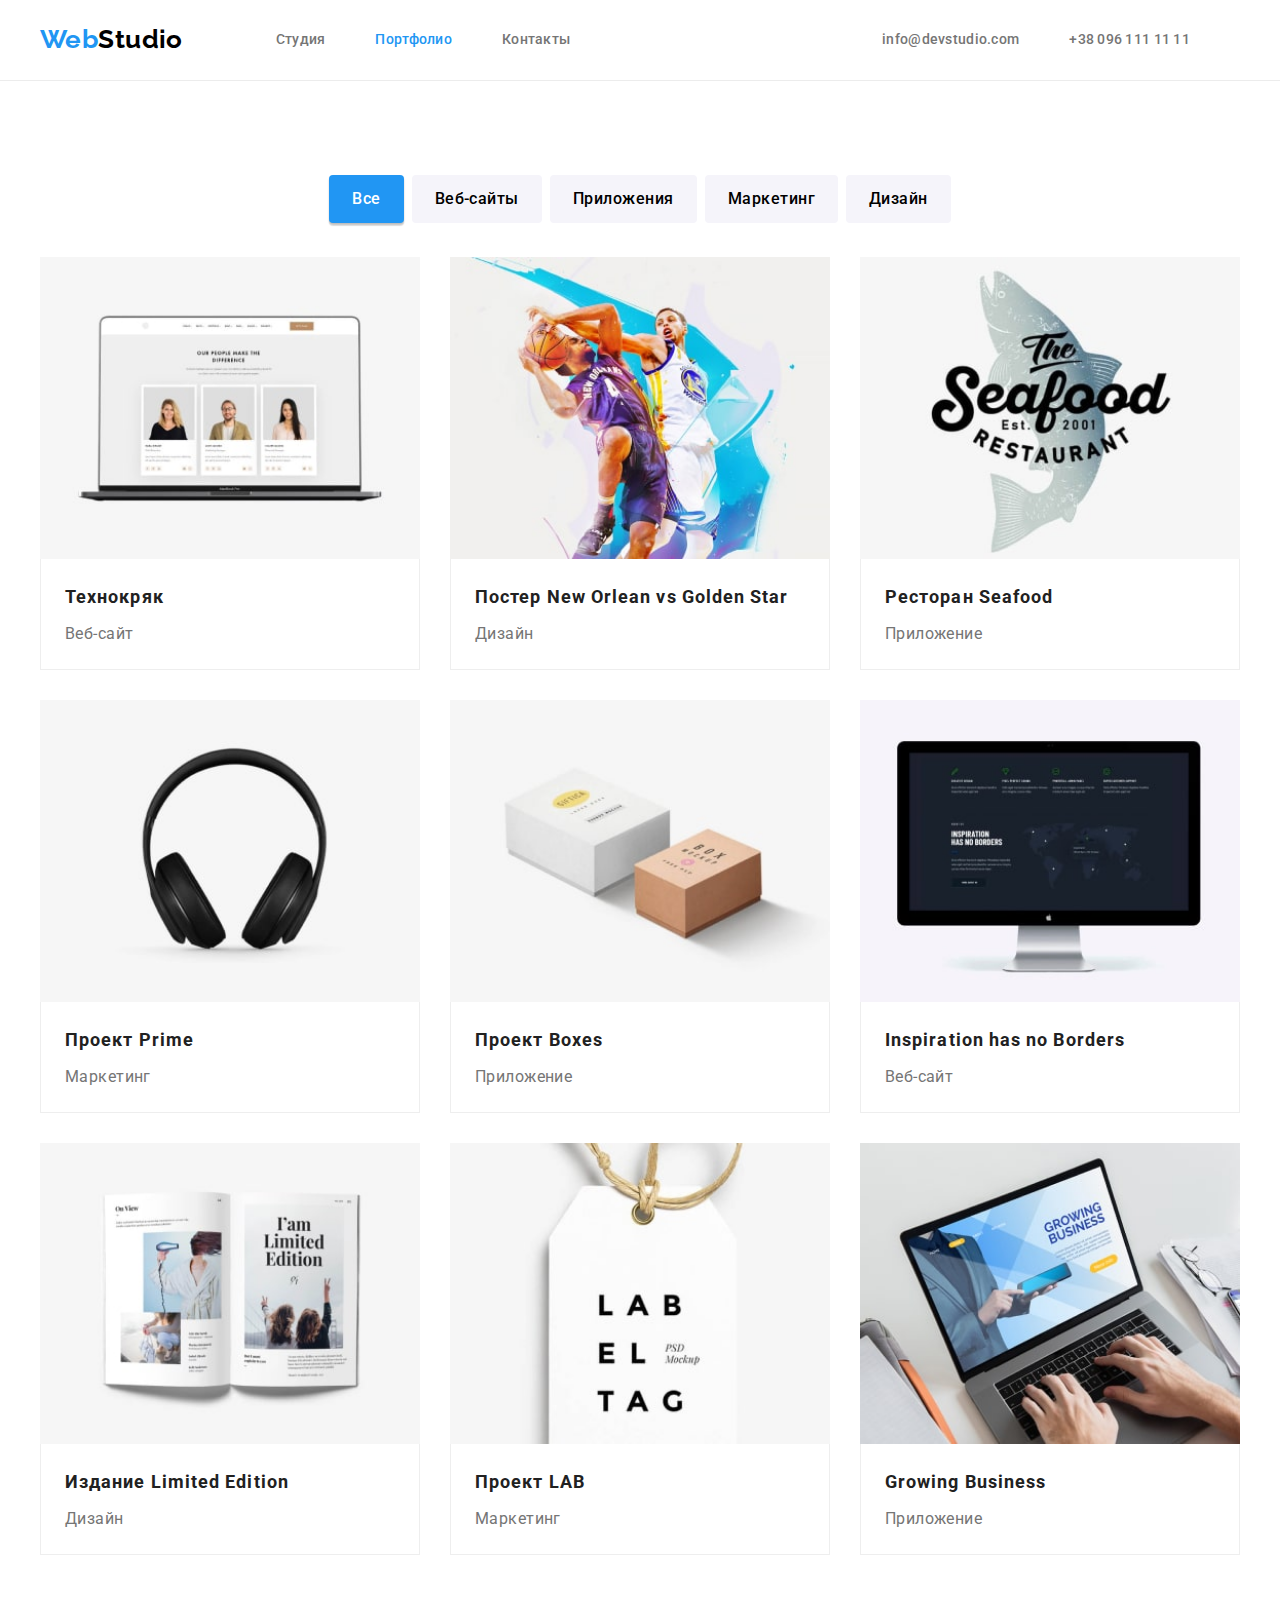
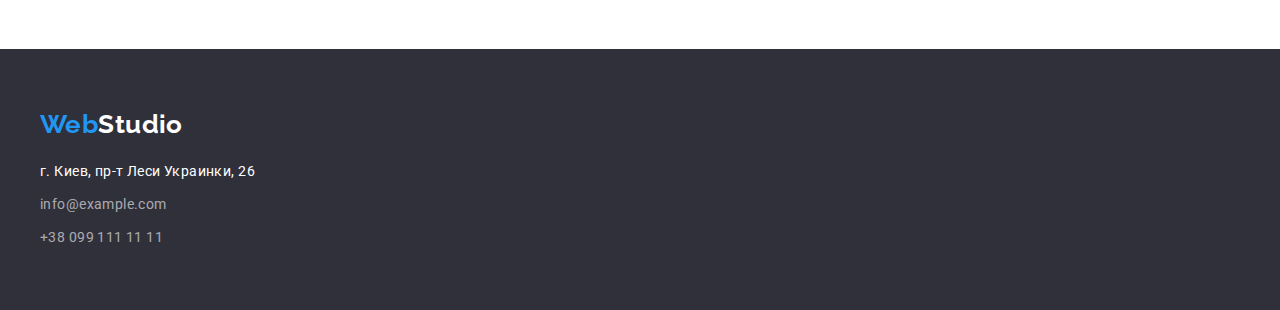
==== portfolio.html @ 9c6b301f "Create portfolio.html" ====
<!DOCTYPE html>
<html lang="ru">

<head>
    <meta charset="UTF-8">
    <meta http-equiv="X-UA-Compatible" content="IE=edge">
    <meta name="viewport" content="width=device-width, initial-scale=1.0">
    <title>Домашнее задание #3 Портфолио</title>
    <link rel="preconnect" href="https://fonts.googleapis.com">
    <link rel="preconnect" href="https://fonts.gstatic.com" crossorigin>
    <link
        href="https://fonts.googleapis.com/css2?family=Raleway:wght@700&family=Roboto:wght@400;500;700;900&display=swap"
        rel="stylesheet">
    <link rel="stylesheet" href="https://cdnjs.cloudflare.com/ajax/libs/modern-normalize/1.1.0/modern-normalize.min.css"
        integrity="sha512-wpPYUAdjBVSE4KJnH1VR1HeZfpl1ub8YT/NKx4PuQ5NmX2tKuGu6U/JRp5y+Y8XG2tV+wKQpNHVUX03MfMFn9Q=="
        crossorigin="anonymous" referrerpolicy="no-referrer" />
    <link rel="stylesheet" href="./css/styles.css">

</head>

<body>
    <header class="header">
        <div class="container header-container">
            <nav class="nav header-nav">
                <a href="./index.html" lang="en" class="logo-nav link logo">Web<span
                        class="header-logo">Studio</span></a>
                <ul class="list header-contact-list">
                    <li class="header-item"><a class="header-link link " href="index.html">Студия</a></li>
                    <li class="header-item"><a class="header-link link current" href="">Портфолио</a></li>
                    <li class="header-item"><a class="header-link link" href="">Контакты</a></li>
                </ul>
            </nav>
            <ul class="list header-contact-list">
                <li class="contact-item"><a class="header-link link"
                        href="mailto:info@devstudio.com">info@devstudio.com</a>
                </li>
                <li class="contact-item"><a class="header-link link" href="tel:+380961111111">+38 096 111 11 11</a></li>
            </ul>
        </div>
    </header>
    <main>

        <section class="filter section">
            <div class="container">
                <h1 class="hidden">Фильтр</h1>
                <!--Кнопки фильтр -->
                <ul class="list filter-list">
                    <li class="filter-item"><button type="button" class="filter-button current-button">Все</button></li>
                    <li class="filter-item"><button type="button" class="filter-button">Веб-сайты</button></li>
                    <li class="filter-item"><button type="button" class="filter-button">Приложения</button></li>
                    <li class="filter-item"><button type="button" class="filter-button">Маркетинг</button></li>
                    <li class="filter-item"><button type="button" class="filter-button">Дизайн</button></li>
                </ul>
                <!--====== PROJECTS LIST===== -->
                <ul class="list card-set">
                    <li class="card-set-item portfolio-card">
                        <a class="link" href=" " target="_blank" rel="noopener noreferrer"> <img src="./images/web1.jpg"
                                width="370" height="294" alt="Ноутбук">
                            <div class="project-card">
                                <h2 class="project-title">Технокряк</h2>
                                <p class="project-text">Веб-сайт</p>
                            </div>
                        </a>
                    </li>
                    <li class="card-set-item portfolio-card"> <a class="link" href=" " target="_blank" rel="noopener noreferrer"> <img
                                src="./images/design1.jpg" width="370" height="294" alt="Постер с баскетболистами">
                            <div class="project-card">
                                <h2 class="project-title">Постер New Orlean vs Golden Star</h2>
                                <p class="project-text">Дизайн</p>
                            </div>
                        </a>
                    </li>
                    <li class="card-set-item portfolio-card"><a class="link" href=" " target="_blank" rel="noopener noreferrer"> <img
                                src="./images/app1.jpg" width="370" height="294" alt="Логотип приложения">
                            <div class="project-card">
                                <h2 class="project-title">Ресторан Seafood</h2>
                                <p class="project-text">Приложение</p>
                            </div>
                        </a></li>
                    <li class="card-set-item portfolio-card"><a class="link" href=" " target="_blank" rel="noopener noreferrer"> <img
                                src="./images/marketing1.jpg" width="370" height="294" alt="Наушники">
                            <div class="project-card">
                                <h2 class="project-title">Проект Prime</h2>
                                <p class="project-text">Маркетинг</p>
                            </div>
                        </a></li>
                    <li class="card-set-item portfolio-card"><a class="link" href=" " target="_blank" rel="noopener noreferrer"> <img
                                src="./images/app2.jpg" width="370" height="294" alt="Две коробки">
                            <div class="project-card">
                                <h2 class="project-title">Проект Boxes</h2>
                                <p class="project-text">Приложение</p>
                            </div>
                        </a></li>
                    <li class="card-set-item portfolio-card"><a class="link" href=" " target="_blank" rel="noopener noreferrer"> <img
                                src="./images/web2.jpg" width="370" height="294" alt="Интерфейс сайта">
                            <div class="project-card">
                                <h2 class="project-title">Inspiration has no Borders</h2>
                                <p class="project-text">Веб-сайт</p>
                            </div>
                        </a></li>
                    <li class="card-set-item portfolio-card"><a class="link" href=" " target="_blank" rel="noopener noreferrer"> <img
                                src="./images/design2.jpg" width="370" height="294" alt="Развернутый журнал">
                            <div class="project-card">
                                <h2 class="project-title">Издание Limited Edition</h2>
                                <p class="project-text">Дизайн</p>
                            </div>
                        </a></li>
                    <li class="card-set-item portfolio-card"><a class="link" href=" " target="_blank" rel="noopener noreferrer"> <img
                                src="./images/marketing2.jpg" width="370" height="294" alt="Бирка">
                            <div class="project-card">
                                <h2 class="project-title">Проект LAB</h2>
                                <p class="project-text">Маркетинг</p>
                            </div>
                        </a></li>
                    <li class="card-set-item portfolio-card"><a class="link" href=" " target="_blank" rel="noopener noreferrer"> <img
                                src="./images/app3.jpg" width="370" height="294" alt="Ноутбук и две руки">
                            <div class="project-card">
                                <h2 class="project-title">Growing Business</h2>
                                <p class="project-text">Приложение</p>
                            </div>
                        </a></li>
                </ul>
            </div>
        </section>
    </main>


    <footer class="footer">
        <div class="container">
            <a class="link logo ftr-link-logo" href="">Web<span class="footer-logo">Studio</span></a>
            <address>
                <ul class="list footer-list">
                    <li class="footer-item"> <a class="link footer-address footer-link"
                            href="https://goo.gl/maps/QVq1bsx61QLoESw57" target="_blank" rel="noreferrer noopener">г.
                            Киев, пр-т
                            Леси Украинки, 26 </a></li>
                    <li class="footer-item"><a class="link footer-link"
                            href="mailto:info@example.com">info@example.com</a>
                    </li>
                    <li class="footer-item"><a class="link footer-link" href="tel:+380991111111">+38 099 111 11 11</a>
                    </li>
                </ul>
            </address>
        </div>
    </footer>
</body>

</html>
---- css/styles.css ----
:root {
  --accent-color: #2196f3;
  --main-color: #212121;
  --main-text-color: #757575;
  --second-priority-color: #ffffff;
  --background-color: #f5f4fa;
  --third-color: #000000;
  --background-accent: #188ce8;
  --second-background-color: #2f303a;
  --header-border-color: #ececec;
  --card-border: 1px solid #eeeeee;
  --icon-color: #afb1b8;
  --card-gap: 30px;
  --card-item: 3;
}
body {
  font-family: 'Roboto', sans-serif;
  font-weight: 400;
  font-size: 14px;
  line-height: 1.71;
  letter-spacing: 0.03em;
  color: var(--main-text-color);
  margin: 0;
}

p,
h1,
h2,
h3,
h4,
h5,
h6 {
  margin: 0;
}
ul {
  margin: 0;
  padding: 0;
}
img {
  display: block;
  width: 100%;
  height: auto;
}
button {
  border: 1px solid transparent;
  cursor: pointer;
}
address {
  font-style: inherit;
}

.list {
  list-style: none;
}
.link {
  text-decoration: none;
  color: inherit;
}
.logo {
  font-family: Raleway;
  font-weight: 700;
  font-size: 26px;
  line-height: 1.19;
  color: var(--accent-color);
}
.hidden {
  position: absolute;
  width: 1px;
  height: 1px;
  margin: -1px;
  padding: 0;
  overflow: hidden;
  border: 0;
  clip: rect(0 0 0 0);
}
.section {
  padding-top: 94px;
  padding-bottom: 94px;
}
.section-title {
  font-weight: 700;
  font-size: 36px;
  line-height: 1.16;
  text-align: center;
  color: var(--main-color);
  margin-bottom: 50px;
}
.container {
  width: 1200px;
  padding-left: 15px;
  padding-right: 15px;
  margin: 0 auto;
}
.card-set {
  display: flex;
  flex-wrap: wrap;
  margin-left: calc(-1 * var(--card-gap));
  margin-top: calc(-1 * var(--card-gap));
}

.card-set-item {
  width: calc(100% / var(--card-item) - var(--card-gap));
  margin-left: var(--card-gap);
  margin-top: var(--card-gap);
}

/*------------------- HEADER---------------- */
.header {
  border-bottom: 1px solid var(--header-border-color);
}
.header-container,
.header-nav,
.header-list,
.header-contact-list {
  display: flex;
  align-items: center;
}
.header-list {
  color: var(--main-color);
}
.header-contact-list {
  margin-left: auto;
}
.logo-nav {
  padding-top: 24px;
  padding-bottom: 25px;
  margin-right: 93px;
}
.header-logo {
  color: var(--third-color);
}
.header-link {
  display: block;
  font-weight: 500;
  line-height: 1.14;
  letter-spacing: 0.02em;
  padding-top: 32px;
  padding-bottom: 32px;
}
.header-item:not(:last-child),
.contact-item {
  margin-right: 50px;
}

.header-link:hover,
.header-link:focus,
.current {
  color: var(--accent-color);
}

/*------------------- HERO---------------- */
.hero {
  padding-top: 200px;
  padding-bottom: 200px;
  text-align: center;
}
.overlay {
  height: 600px;
  max-width: 1600px;
  margin-left: auto;
  margin-right: auto;
  background-image: linear-gradient(to right, rgba(0, 0, 0, 0), rgba(47, 48, 58, 0.4)),
    url('../images/hero.jpg');
  background-size: cover;
  background-position: center;
  background-repeat: no-repeat;
}
.hero-title {
  width: 630px;
  margin-left: auto;
  margin-right: auto;
  margin-bottom: 30px;
  font-weight: 900;
  font-size: 44px;
  line-height: 1.36;
  letter-spacing: 0.06em;
  text-transform: uppercase;
  color: var(--second-priority-color);
}
.hero-button {
  padding: 10px 32px;
  background: var(--accent-color);
  box-shadow: 0px 4px 4px rgba(0, 0, 0, 0.15);
  min-width: 200px;
  border-radius: 4px;
  font-family: inherit;
  font-weight: 700;
  font-size: 16px;
  line-height: 1.87;
  letter-spacing: 0.06em;
  color: var(--second-priority-color);
}
.hero-button:hover,
.hero-button:focus {
  background-color: var(--background-accent);
}

/*------------------- FEATURES---------------- */
.features {
  --card-item: 4;
}
.features-title {
  margin-bottom: 10px;
  font-weight: 700;
  font-size: 14px;
  line-height: 1.14;
  text-transform: uppercase;
  color: var(--main-color);
}

/*------------------- ABOUT---------------- */

.about {
  padding-bottom: 94px;
}

/*------------------- TEAM---------------- */
.team {
  background-color: var(--background-color);
  --card-item: 4;
}

.team-item {
  box-shadow: 0px 1px 3px rgba(0, 0, 0, 0.12), 0px 1px 1px rgba(0, 0, 0, 0.14),
    0px 2px 1px rgba(0, 0, 0, 0.2);
  border-radius: 0px 0px 4px 4px;
}

.team-name,
.team-position {
  font-size: 16px;
  line-height: 1.18;
  text-align: center;
  margin-bottom: 16px;
}
.team-card {
  padding: 30px 58px;
  border: var(--card-border);
  border-top: 0;
  background-color: var(--second-priority-color);
}
.team-name {
  font-weight: 500;
  color: var(--main-color);
  /* margin-top: 30px; */
  margin-bottom: 10px;
}
.social-list {
  display: flex;
  justify-content: center;
}
.social-item + .social-item {
  margin-left: 10px;
}
.social-link {
  width: 44px;
  height: 44px;
  background-color: var(--second-priority-color);
  display: flex;
  justify-content: center;
  align-items: center;
  border-radius: 50%;
}
.social-link:hover,
.social-link:focus {
  background-color: var(--accent-color);
}
.social-icon {
  fill: var(--icon-color);
}
.social-link:hover .social-icon,
.social-link:focus .social-icon {
  fill: var(--second-priority-color);
}
/* .social-icon:hover {
  fill: var(--second-priority-color);
} */
/*------------------- FOOTER---------------- */
.footer {
  background: var(--second-background-color);
  padding-top: 60px;
  padding-bottom: 60px;
}

.footer-link {
  font-style: normal;
  font-weight: 400;
  font-size: 14px;
  line-height: 1.71;
  letter-spacing: 0.03em;
  color: rgba(255, 255, 255, 0.6);
}
.footer-logo {
  color: var(--second-priority-color);
}
.ftr-link-logo {
  display: block;
  margin-bottom: 20px;
}
.footer-address {
  color: var(--second-priority-color);
}
.footer-link:hover,
.footer-link:focus {
  color: var(--second-priority-color);
}
.footer-item:not(:last-child) {
  margin-bottom: 9px;
}

/*------------------- FILTER---------------- */
.filter-list {
  display: flex;
  justify-content: center;
  margin-bottom: 34px;
}
.filter-item:not(:last-child) {
  margin-right: 8px;
}
.filter-button {
  background-color: var(--background-color);
  border-radius: 4px;
  min-width: 73px;
  padding: 10px 22px;
  font-family: inherit;
  font-weight: 500;
  font-size: 16px;
  line-height: 1.62;
  text-align: center;
  letter-spacing: 0.03em;
}
.filter-button:hover,
.filter-button:focus,
.current-button {
  background-color: var(--accent-color);
  color: var(--second-priority-color);
  box-shadow: 0px 3px 1px rgba(0, 0, 0, 0.1), 0px 1px 2px rgba(0, 0, 0, 0.08),
    0px 2px 2px rgba(0, 0, 0, 0.12);
}
/*------------------- PROJECTS---------------- */

.project-item {
  /* width: calc((100%-60px) / 3);
  margin: 15px; 
  width: (100%/3-60px);
  margin-left: var(--card-gap);
  margin-top: var(--card-gap);  */
  background: var(--second-priority-color);
}

.project-item:nth-child(3n) {
  margin-right: 0;
}
.project-item:nth-last-child(-n + 3) {
  margin-bottom: 0;
}
.project-title {
  font-weight: 700;
  font-size: 18px;
  line-height: 2;
  letter-spacing: 0.06em;
  color: var(--main-color);
  margin-bottom: 4px;
}
.project-text {
  font-size: 16px;
  line-height: 1.87;
}
.project-card {
  padding: 20px 24px;
  border: var(--card-border);
  border-top: 0;
}
.portfolio-card:hover,
.portfolio-card:focus {
  box-shadow: 0px 4px 4px rgba(0, 0, 0, 0.25), 0px 4px 4px rgba(0, 0, 0, 0.25);
}
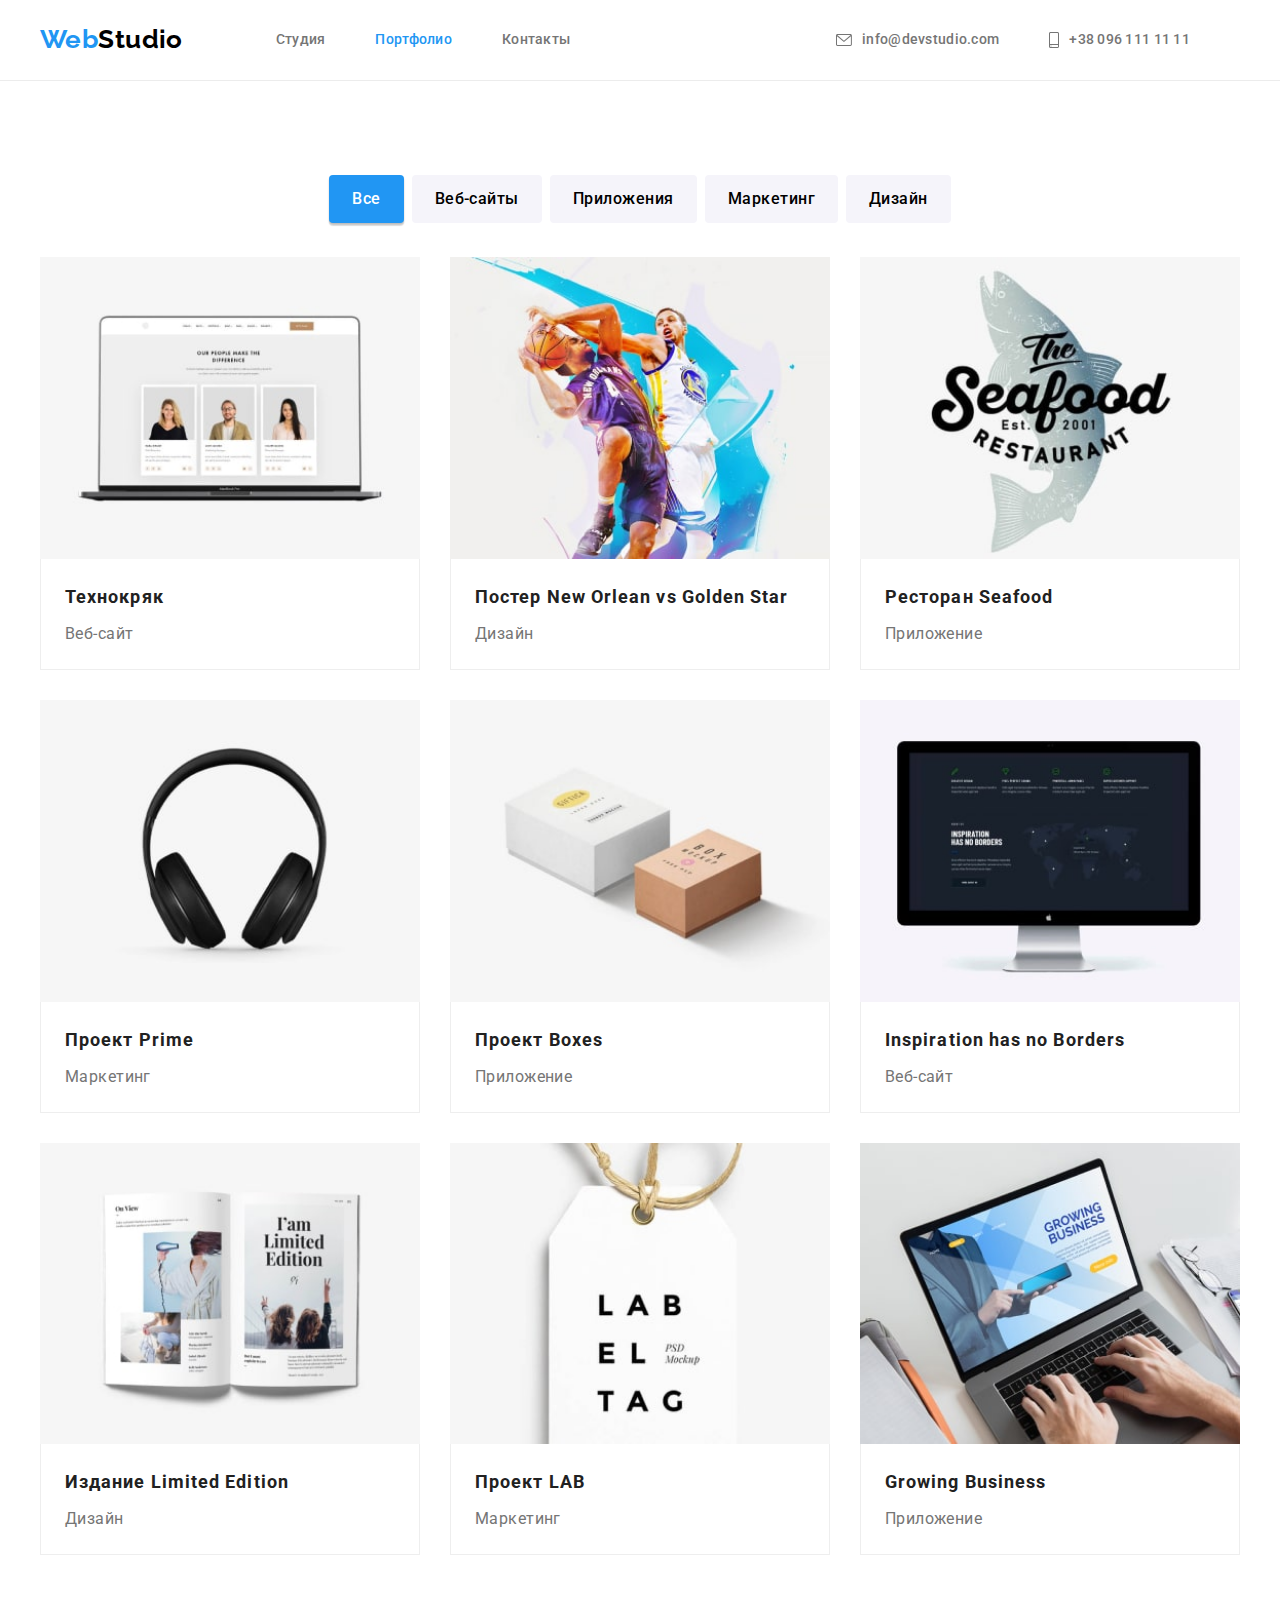
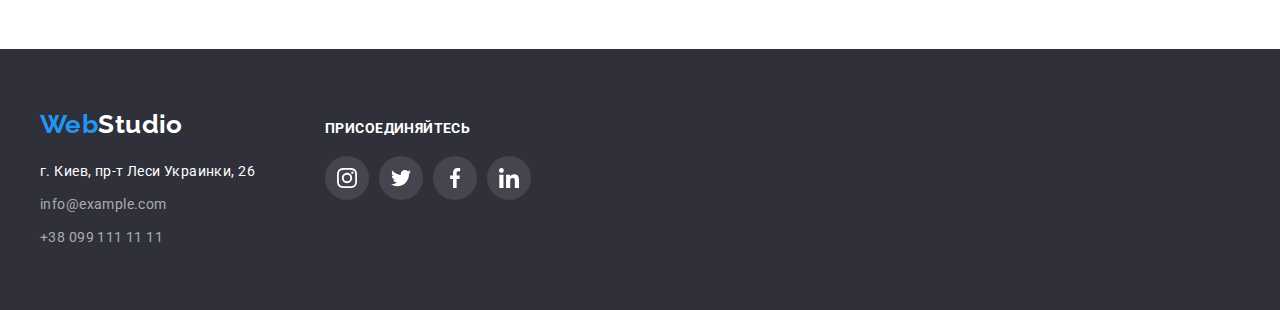
==== commit dacb43e4: "upd" ====
--- a/portfolio.html
+++ b/portfolio.html
@@ -31,10 +31,18 @@
                 </ul>
             </nav>
             <ul class="list header-contact-list">
-                <li class="contact-item"><a class="header-link link"
-                        href="mailto:info@devstudio.com">info@devstudio.com</a>
+                <li class="contact-item">
+                    <a class="header-link link" href="mailto:info@devstudio.com">
+                        <svg class="header-icon" width=16 height=12>
+                            <use href="./images/icons.svg#icon-envelope"> </use>
+                        </svg>
+                        info@devstudio.com</a>
                 </li>
-                <li class="contact-item"><a class="header-link link" href="tel:+380961111111">+38 096 111 11 11</a></li>
+                <li class="contact-item"><a class="header-link link" href="tel:+380961111111">
+                        <svg class="header-icon" width=10 height=16>
+                            <use href="./images/icons.svg#icon-smartphone"> </use>
+                        </svg>
+                        +38 096 111 11 11</a></li>
             </ul>
         </div>
     </header>
@@ -126,21 +134,58 @@
 
 
     <footer class="footer">
-        <div class="container">
-            <a class="link logo ftr-link-logo" href="">Web<span class="footer-logo">Studio</span></a>
-            <address>
-                <ul class="list footer-list">
-                    <li class="footer-item"> <a class="link footer-address footer-link"
-                            href="https://goo.gl/maps/QVq1bsx61QLoESw57" target="_blank" rel="noreferrer noopener">г.
-                            Киев, пр-т
-                            Леси Украинки, 26 </a></li>
-                    <li class="footer-item"><a class="link footer-link"
-                            href="mailto:info@example.com">info@example.com</a>
+        <div class="container ">
+            <div class="footer-left">
+                <a class="link logo ftr-link-logo" href="">Web<span class="footer-logo">Studio</span></a>
+                <address>
+                    <ul class="list ">
+                        <li class="footer-item"> <a class="link footer-address footer-link"
+                                href="https://goo.gl/maps/QVq1bsx61QLoESw57" target="_blank" rel="noreferrer noopener">г.
+                                Киев, пр-т Леси Украинки, 26 </a></li>
+                        <li class="footer-item"><a class="link footer-link"
+                                href="mailto:info@example.com">info@example.com</a> </li>
+                        <li class="footer-item"><a class="link footer-link" href="tel:+380991111111">+38 099 111 11 11</a>
+                        </li>
+                    </ul>
+                </address>
+            </div>
+            <div class="footer-right">
+                <h3 class="footer-title">присоединяйтесь</h3>
+                <ul class="social-list list">
+                    <li class="social-item">
+                        <a href="" class="social-link footer-social-link">
+                            <svg class="social-icon footer-icon" width="20" height="20">
+                                <use href="./images/icons.svg#icon-instagram">
+                                </use>
+                            </svg>
+                        </a>
                     </li>
-                    <li class="footer-item"><a class="link footer-link" href="tel:+380991111111">+38 099 111 11 11</a>
+                    <li class="social-item">
+                        <a href="" class="social-link footer-social-link">
+                            <svg class="social-icon footer-icon" width="20" height="20">
+                                <use href="./images/icons.svg#icon-twitter">
+                                </use>
+                            </svg>
+                        </a>
+                    </li>
+                    <li class="social-item">
+                        <a href="" class="social-link footer-social-link">
+                            <svg class="social-icon footer-icon" width="20" height="20">
+                                <use href="./images/icons.svg#icon-facebook">
+                                </use>
+                            </svg>
+                        </a>
+                    </li>
+                    <li class="social-item">
+                        <a href="" class="social-link footer-social-link">
+                            <svg class="social-icon footer-icon" width="20" height="20">
+                                <use href="./images/icons.svg#icon-linkedin">
+                                </use>
+                            </svg>
+                        </a>
                     </li>
                 </ul>
-            </address>
+            </div>
         </div>
     </footer>
 </body>
--- a/css/styles.css
+++ b/css/styles.css
@@ -74,6 +74,7 @@
   clip: rect(0 0 0 0);
 }
 .section {
+  background-color: var(--second-priority-color);
   padding-top: 94px;
   padding-bottom: 94px;
 }
@@ -130,22 +131,35 @@
   color: var(--third-color);
 }
 .header-link {
-  display: block;
+  display: flex;
+  align-items: center;
   font-weight: 500;
   line-height: 1.14;
   letter-spacing: 0.02em;
   padding-top: 32px;
   padding-bottom: 32px;
 }
+.contact-item {
+  margin: 0;
+  padding: 0;
+}
 .header-item:not(:last-child),
 .contact-item {
   margin-right: 50px;
 }
-
+.header-icon {
+  fill: var(--main-text-color);
+  margin-right: 10px;
+}
 .header-link:hover,
 .header-link:focus,
 .current {
   color: var(--accent-color);
+}
+.header-link:hover .header-icon,
+.header-link:focus .header-icon,
+.current .header-icon {
+  fill: var(--accent-color);
 }
 
 /*------------------- HERO---------------- */
@@ -207,6 +221,15 @@
   text-transform: uppercase;
   color: var(--main-color);
 }
+.icon-box {
+  width: 270px;
+  height: 120px;
+  background-color: var(--background-color);
+  display: flex;
+  justify-content: center;
+  align-items: center;
+  margin-bottom: var(--card-gap);
+}
 
 /*------------------- ABOUT---------------- */
 
@@ -272,14 +295,51 @@
 .social-link:focus .social-icon {
   fill: var(--second-priority-color);
 }
-/* .social-icon:hover {
-  fill: var(--second-priority-color);
-} */
+
+/*------------------- CLIENTS---------------- */
+.clients {
+  background-color: var(--second-priority-color);
+}
+.clients-list {
+  display: flex;
+  justify-content: center;
+}
+.clients-item + .clients-item {
+  margin-left: var(--card-gap);
+}
+.clients-link {
+  width: 170px;
+  height: 92px;
+  border: 1px solid var(--icon-color);
+  border-radius: 4px;
+  background-color: var(--second-priority-color);
+  display: flex;
+  justify-content: center;
+  align-items: center;
+}
+.clients-link:hover,
+.clients-link:focus {
+  border: 1px solid var(--accent-color);
+}
+.clients-icon {
+  fill: var(--icon-color);
+}
+.clients-link:hover .clients-icon,
+.clients-link:focus .clients-icon {
+  fill: var(--accent-color);
+}
 /*------------------- FOOTER---------------- */
 .footer {
   background: var(--second-background-color);
   padding-top: 60px;
   padding-bottom: 60px;
+}
+.footer > .container {
+  display: flex;
+  align-items: baseline;
+}
+.footer-left {
+  margin-right: 70px;
 }
 
 .footer-link {
@@ -307,7 +367,21 @@
 .footer-item:not(:last-child) {
   margin-bottom: 9px;
 }
-
+.footer-title {
+  font-weight: bold;
+  font-size: 14px;
+  line-height: 16px;
+  letter-spacing: 0.03em;
+  text-transform: uppercase;
+  color: var(--second-priority-color);
+  margin-bottom: 20px;
+}
+.footer-social-link {
+  background-color: rgba(255, 255, 255, 0.1);
+}
+.footer-icon {
+  fill: var(--second-priority-color);
+}
 /*------------------- FILTER---------------- */
 .filter-list {
   display: flex;
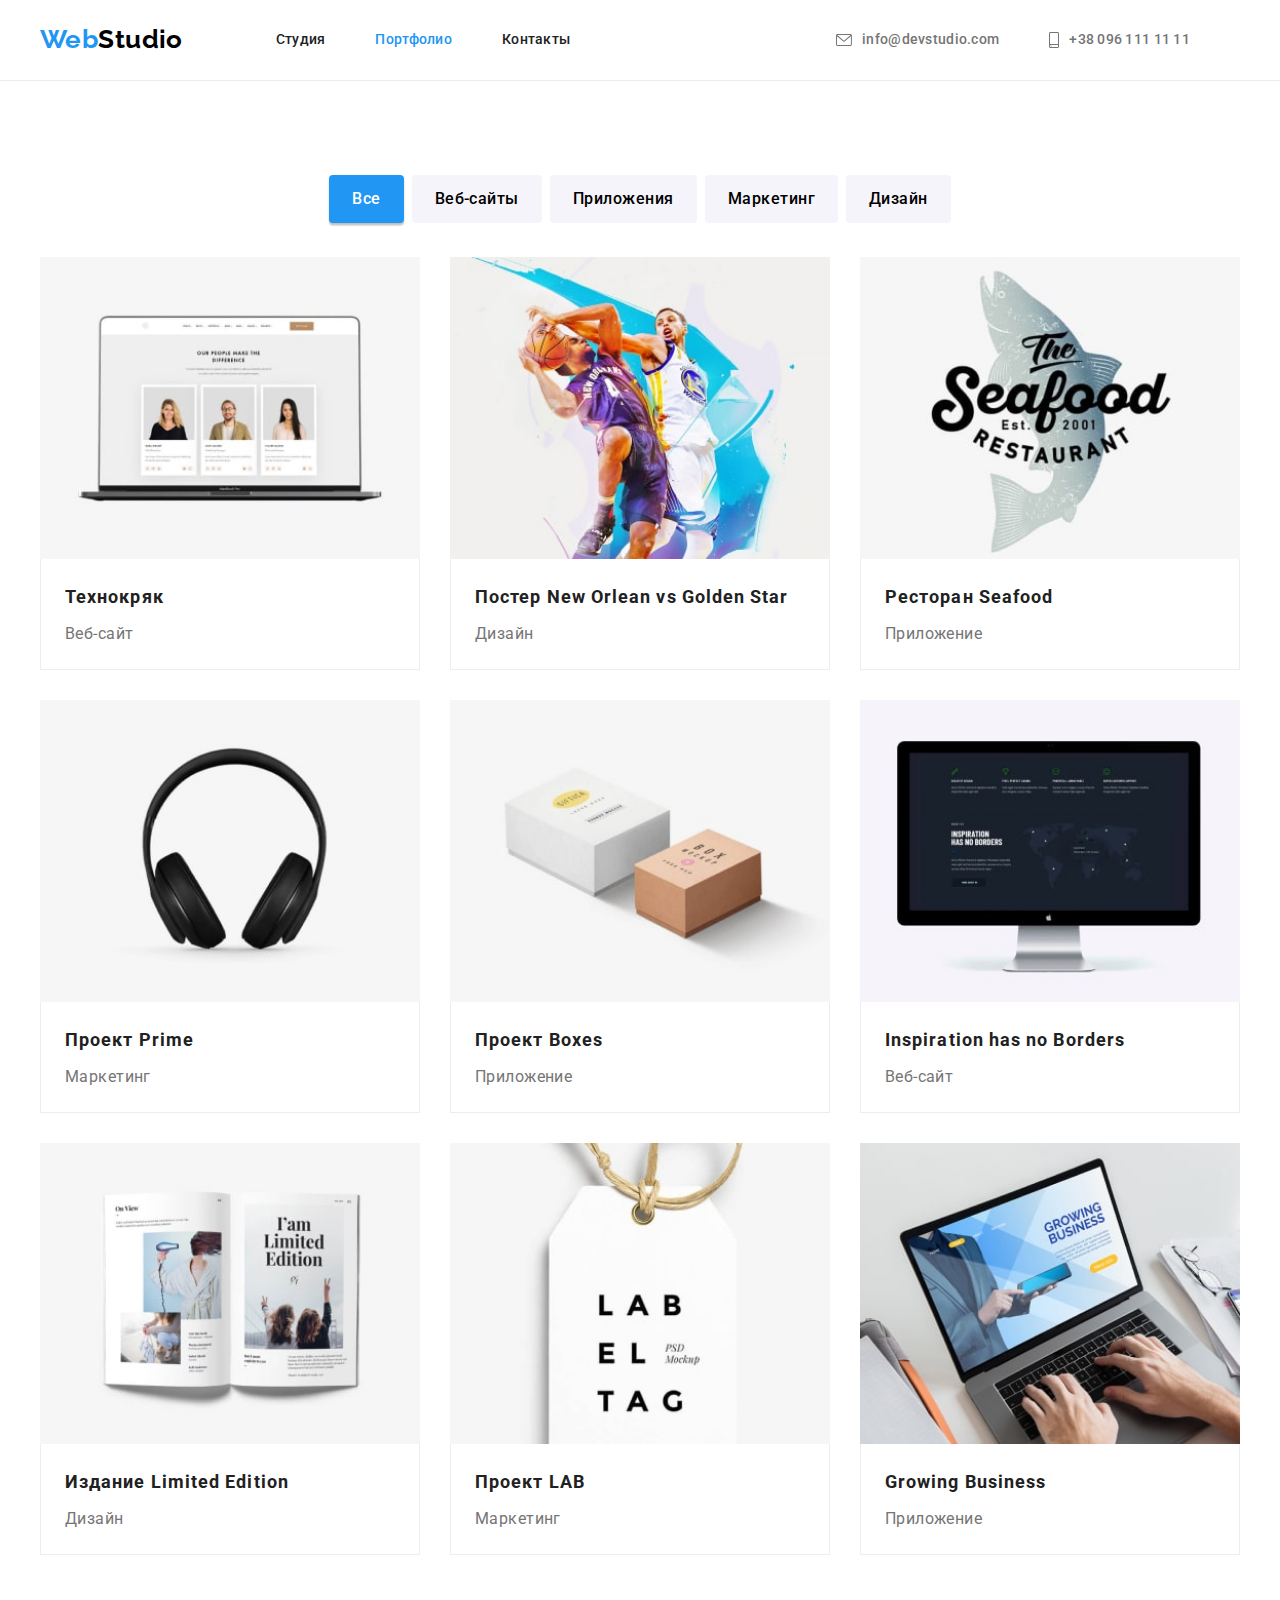
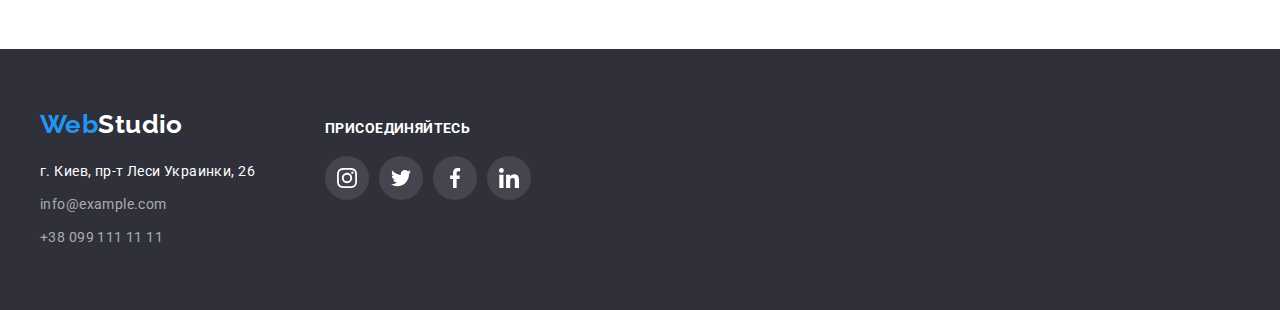
==== commit a5edd374: "upd" ====
--- a/portfolio.html
+++ b/portfolio.html
@@ -5,7 +5,7 @@
     <meta charset="UTF-8">
     <meta http-equiv="X-UA-Compatible" content="IE=edge">
     <meta name="viewport" content="width=device-width, initial-scale=1.0">
-    <title>Домашнее задание #3 Портфолио</title>
+    <title>Домашнее задание #4 Портфолио</title>
     <link rel="preconnect" href="https://fonts.googleapis.com">
     <link rel="preconnect" href="https://fonts.gstatic.com" crossorigin>
     <link
@@ -21,10 +21,10 @@
 <body>
     <header class="header">
         <div class="container header-container">
-            <nav class="nav header-nav">
+            <nav class=" header-nav">
                 <a href="./index.html" lang="en" class="logo-nav link logo">Web<span
                         class="header-logo">Studio</span></a>
-                <ul class="list header-contact-list">
+                <ul class="list header-list">
                     <li class="header-item"><a class="header-link link " href="index.html">Студия</a></li>
                     <li class="header-item"><a class="header-link link current" href="">Портфолио</a></li>
                     <li class="header-item"><a class="header-link link" href="">Контакты</a></li>
@@ -61,8 +61,8 @@
                 </ul>
                 <!--====== PROJECTS LIST===== -->
                 <ul class="list card-set">
-                    <li class="card-set-item portfolio-card">
-                        <a class="link" href=" " target="_blank" rel="noopener noreferrer"> <img src="./images/web1.jpg"
+                    <li class="card-set-item">
+                        <a class="link portfolio-link" href=" " target="_blank" rel="noopener noreferrer"> <img src="./images/web1.jpg"
                                 width="370" height="294" alt="Ноутбук">
                             <div class="project-card">
                                 <h2 class="project-title">Технокряк</h2>
@@ -70,7 +70,7 @@
                             </div>
                         </a>
                     </li>
-                    <li class="card-set-item portfolio-card"> <a class="link" href=" " target="_blank" rel="noopener noreferrer"> <img
+                    <li class="card-set-item"> <a class="link portfolio-link" href=" " target="_blank" rel="noopener noreferrer"> <img
                                 src="./images/design1.jpg" width="370" height="294" alt="Постер с баскетболистами">
                             <div class="project-card">
                                 <h2 class="project-title">Постер New Orlean vs Golden Star</h2>
@@ -78,49 +78,49 @@
                             </div>
                         </a>
                     </li>
-                    <li class="card-set-item portfolio-card"><a class="link" href=" " target="_blank" rel="noopener noreferrer"> <img
+                    <li class="card-set-item"><a class="link portfolio-link" href=" " target="_blank" rel="noopener noreferrer"> <img
                                 src="./images/app1.jpg" width="370" height="294" alt="Логотип приложения">
                             <div class="project-card">
                                 <h2 class="project-title">Ресторан Seafood</h2>
                                 <p class="project-text">Приложение</p>
                             </div>
                         </a></li>
-                    <li class="card-set-item portfolio-card"><a class="link" href=" " target="_blank" rel="noopener noreferrer"> <img
+                    <li class="card-set-item"><a class="link portfolio-link" href=" " target="_blank" rel="noopener noreferrer"> <img
                                 src="./images/marketing1.jpg" width="370" height="294" alt="Наушники">
                             <div class="project-card">
                                 <h2 class="project-title">Проект Prime</h2>
                                 <p class="project-text">Маркетинг</p>
                             </div>
                         </a></li>
-                    <li class="card-set-item portfolio-card"><a class="link" href=" " target="_blank" rel="noopener noreferrer"> <img
+                    <li class="card-set-item"><a class="link portfolio-link" href=" " target="_blank" rel="noopener noreferrer"> <img
                                 src="./images/app2.jpg" width="370" height="294" alt="Две коробки">
                             <div class="project-card">
                                 <h2 class="project-title">Проект Boxes</h2>
                                 <p class="project-text">Приложение</p>
                             </div>
                         </a></li>
-                    <li class="card-set-item portfolio-card"><a class="link" href=" " target="_blank" rel="noopener noreferrer"> <img
+                    <li class="card-set-item"><a class="link portfolio-link" href=" " target="_blank" rel="noopener noreferrer"> <img
                                 src="./images/web2.jpg" width="370" height="294" alt="Интерфейс сайта">
                             <div class="project-card">
                                 <h2 class="project-title">Inspiration has no Borders</h2>
                                 <p class="project-text">Веб-сайт</p>
                             </div>
                         </a></li>
-                    <li class="card-set-item portfolio-card"><a class="link" href=" " target="_blank" rel="noopener noreferrer"> <img
+                    <li class="card-set-item"><a class="link portfolio-link" href=" " target="_blank" rel="noopener noreferrer"> <img
                                 src="./images/design2.jpg" width="370" height="294" alt="Развернутый журнал">
                             <div class="project-card">
                                 <h2 class="project-title">Издание Limited Edition</h2>
                                 <p class="project-text">Дизайн</p>
                             </div>
                         </a></li>
-                    <li class="card-set-item portfolio-card"><a class="link" href=" " target="_blank" rel="noopener noreferrer"> <img
+                    <li class="card-set-item"><a class="link portfolio-link" href=" " target="_blank" rel="noopener noreferrer"> <img
                                 src="./images/marketing2.jpg" width="370" height="294" alt="Бирка">
                             <div class="project-card">
                                 <h2 class="project-title">Проект LAB</h2>
                                 <p class="project-text">Маркетинг</p>
                             </div>
                         </a></li>
-                    <li class="card-set-item portfolio-card"><a class="link" href=" " target="_blank" rel="noopener noreferrer"> <img
+                    <li class="card-set-item"><a class="link portfolio-link" href=" " target="_blank" rel="noopener noreferrer"> <img
                                 src="./images/app3.jpg" width="370" height="294" alt="Ноутбук и две руки">
                             <div class="project-card">
                                 <h2 class="project-title">Growing Business</h2>
@@ -135,7 +135,7 @@
 
     <footer class="footer">
         <div class="container ">
-            <div class="footer-left">
+            <div class="footer-wrap-item">
                 <a class="link logo ftr-link-logo" href="">Web<span class="footer-logo">Studio</span></a>
                 <address>
                     <ul class="list ">
@@ -149,11 +149,11 @@
                     </ul>
                 </address>
             </div>
-            <div class="footer-right">
+            <div class="footer-wrap-item">
                 <h3 class="footer-title">присоединяйтесь</h3>
                 <ul class="social-list list">
                     <li class="social-item">
-                        <a href="" class="social-link footer-social-link">
+                        <a href="" target="_blank" rel="noopener noreferrer" class="social-link footer-social-link">
                             <svg class="social-icon footer-icon" width="20" height="20">
                                 <use href="./images/icons.svg#icon-instagram">
                                 </use>
@@ -161,7 +161,7 @@
                         </a>
                     </li>
                     <li class="social-item">
-                        <a href="" class="social-link footer-social-link">
+                        <a href="" target="_blank" rel="noopener noreferrer" class="social-link footer-social-link">
                             <svg class="social-icon footer-icon" width="20" height="20">
                                 <use href="./images/icons.svg#icon-twitter">
                                 </use>
@@ -169,7 +169,7 @@
                         </a>
                     </li>
                     <li class="social-item">
-                        <a href="" class="social-link footer-social-link">
+                        <a href="" target="_blank" rel="noopener noreferrer" class="social-link footer-social-link">
                             <svg class="social-icon footer-icon" width="20" height="20">
                                 <use href="./images/icons.svg#icon-facebook">
                                 </use>
@@ -177,7 +177,7 @@
                         </a>
                     </li>
                     <li class="social-item">
-                        <a href="" class="social-link footer-social-link">
+                        <a href="" target="_blank" rel="noopener noreferrer" class="social-link footer-social-link">
                             <svg class="social-icon footer-icon" width="20" height="20">
                                 <use href="./images/icons.svg#icon-linkedin">
                                 </use>
--- a/css/styles.css
+++ b/css/styles.css
@@ -148,7 +148,8 @@
   margin-right: 50px;
 }
 .header-icon {
-  fill: var(--main-text-color);
+  /* fill: var(--main-text-color); */
+  fill: currentColor;
   margin-right: 10px;
 }
 .header-link:hover,
@@ -156,11 +157,11 @@
 .current {
   color: var(--accent-color);
 }
-.header-link:hover .header-icon,
+/* .header-link:hover .header-icon,
 .header-link:focus .header-icon,
 .current .header-icon {
   fill: var(--accent-color);
-}
+} */
 
 /*------------------- HERO---------------- */
 .hero {
@@ -169,7 +170,6 @@
   text-align: center;
 }
 .overlay {
-  height: 600px;
   max-width: 1600px;
   margin-left: auto;
   margin-right: auto;
@@ -222,7 +222,6 @@
   color: var(--main-color);
 }
 .icon-box {
-  width: 270px;
   height: 120px;
   background-color: var(--background-color);
   display: flex;
@@ -234,7 +233,7 @@
 /*------------------- ABOUT---------------- */
 
 .about {
-  padding-bottom: 94px;
+  padding-top: 0;
 }
 
 /*------------------- TEAM---------------- */
@@ -257,7 +256,7 @@
   margin-bottom: 16px;
 }
 .team-card {
-  padding: 30px 58px;
+  padding: 30px;
   border: var(--card-border);
   border-top: 0;
   background-color: var(--second-priority-color);
@@ -300,12 +299,15 @@
 .clients {
   background-color: var(--second-priority-color);
 }
-.clients-list {
+/* .clients-list {
   display: flex;
   justify-content: center;
 }
 .clients-item + .clients-item {
   margin-left: var(--card-gap);
+} */
+.clients-item {
+  --card-item: 6;
 }
 .clients-link {
   width: 170px;
@@ -338,7 +340,10 @@
   display: flex;
   align-items: baseline;
 }
-.footer-left {
+/* .footer-left {
+  margin-right: 70px;
+} */
+.footer-wrap-item:not(:last-child) {
   margin-right: 70px;
 }
 
@@ -394,7 +399,7 @@
 .filter-button {
   background-color: var(--background-color);
   border-radius: 4px;
-  min-width: 73px;
+  /* min-width: 73px; */
   padding: 10px 22px;
   font-family: inherit;
   font-weight: 500;
@@ -445,7 +450,15 @@
   border: var(--card-border);
   border-top: 0;
 }
-.portfolio-card:hover,
+/* .portfolio-card:hover,
 .portfolio-card:focus {
   box-shadow: 0px 4px 4px rgba(0, 0, 0, 0.25), 0px 4px 4px rgba(0, 0, 0, 0.25);
-}
+} */
+.portfolio-link {
+  display: flex;
+  flex-direction: column;
+}
+.portfolio-link:hover,
+.portfolio-link:focus {
+  box-shadow: 0px 4px 4px rgba(0, 0, 0, 0.25), 0px 4px 4px rgba(0, 0, 0, 0.25);
+}
